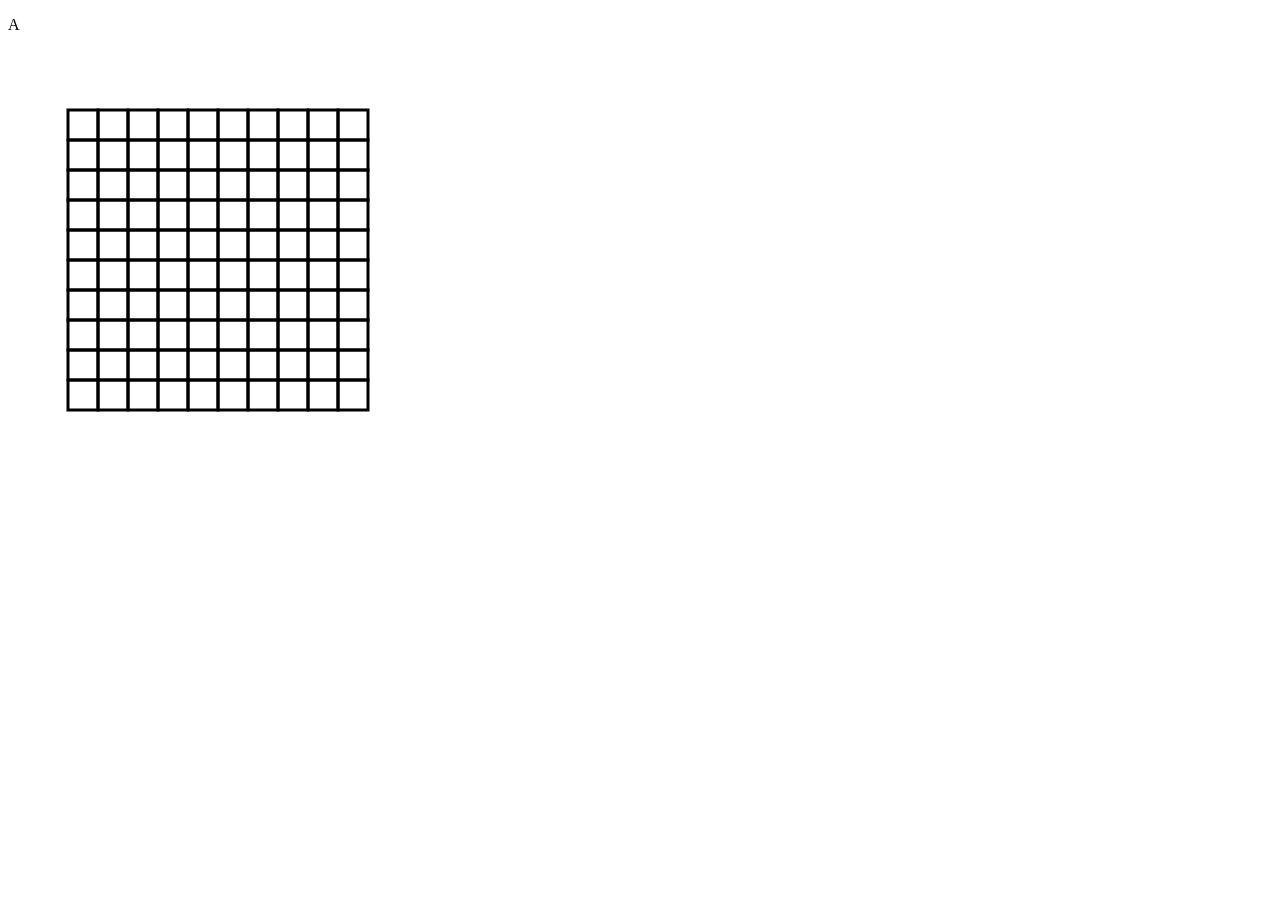
==== pole.html @ 60254949 "Start js" ====
<!DOCTYPE html>
<html lang="en">
<head>
    <meta charset="UTF-8">
    <meta http-equiv="X-UA-Compatible" content="IE=edge">
    <meta name="viewport" content="width=device-width, initial-scale=1.0">
    <title>Document</title>
</head>
<body>
    <div class="pole_main">
        <p class="cells_name"></p>
        <p class="cells_number"></p>
        <canvas id="canvas" width="500" height="500"></canvas>
    </div>
    

    <script src="scripts\pole.js"></script>
</body>
</html>
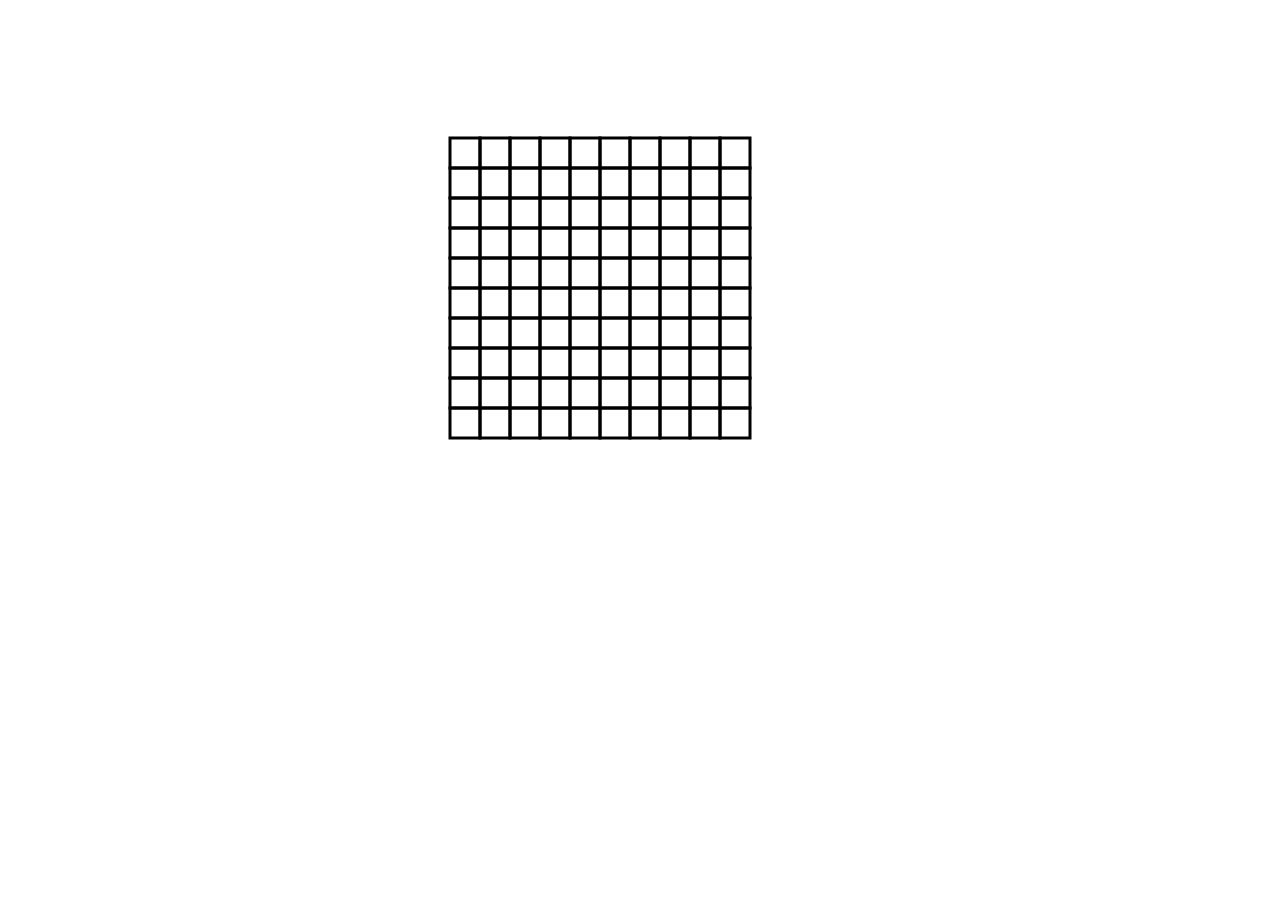
==== commit 55dc55e4: "Added some js" ====
--- a/pole.html
+++ b/pole.html
@@ -5,6 +5,7 @@
     <meta http-equiv="X-UA-Compatible" content="IE=edge">
     <meta name="viewport" content="width=device-width, initial-scale=1.0">
     <title>Document</title>
+    <link rel="stylesheet" href="./styles/pole.css">
 </head>
 <body>
     <div class="pole_main">
--- a/styles/pole.css
+++ b/styles/pole.css
@@ -0,0 +1,6 @@
+.pole_main {
+    display:flex;
+    justify-content: center;
+    padding: 70px;
+}
+
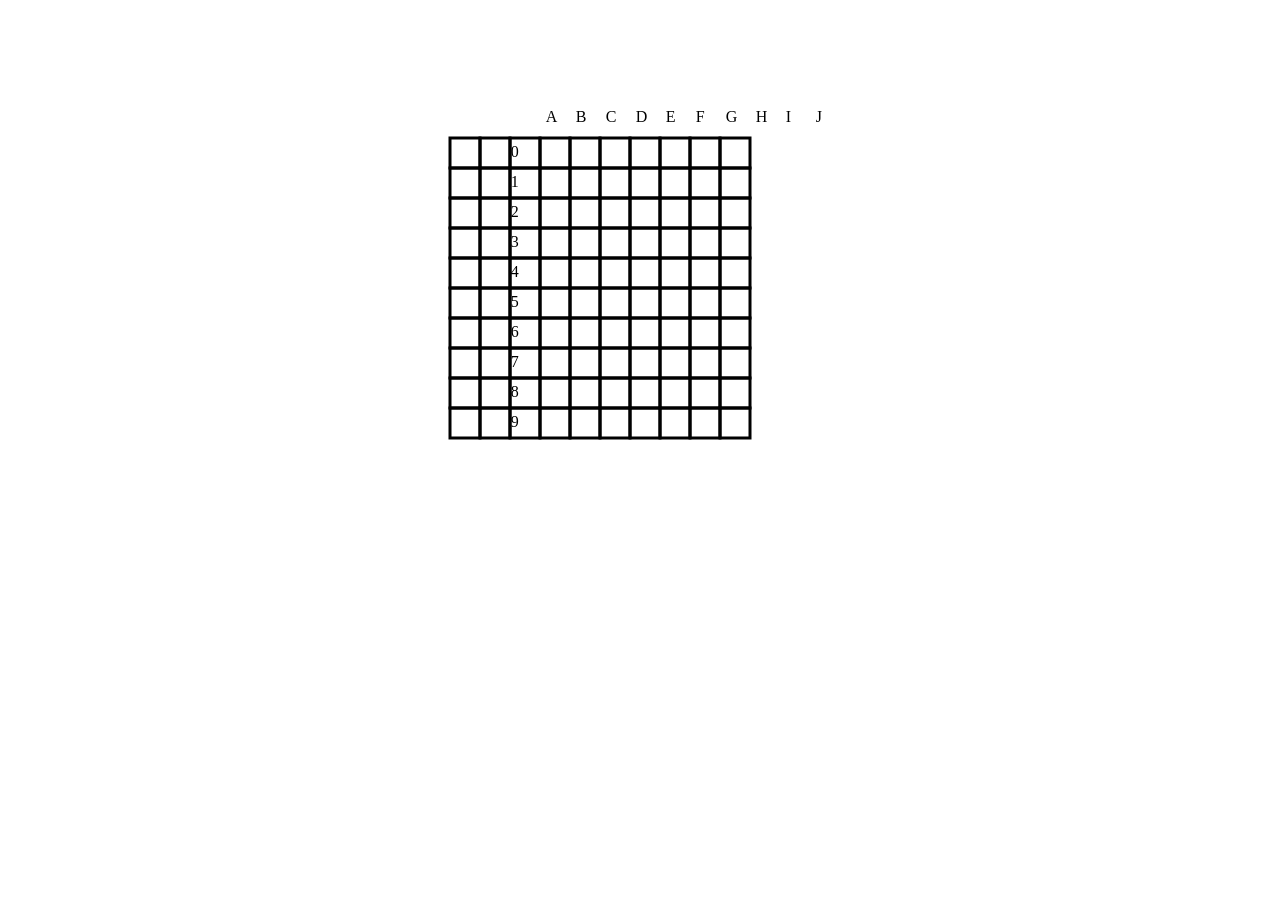
==== commit be53a759: "Repaired js" ====
--- a/pole.html
+++ b/pole.html
@@ -9,12 +9,12 @@
 </head>
 <body>
     <div class="pole_main">
-        <p class="cells_name"></p>
-        <p class="cells_number"></p>
+        <p class="cells_name" id="cells_name"></p>
+        <p class="cells_number" id="cells_number"></p>
         <canvas id="canvas" width="500" height="500"></canvas>
     </div>
     
 
-    <script src="scripts\pole.js"></script>
+    <script src="./scripts/pole.js"></script>
 </body>
 </html>
--- a/styles/pole.css
+++ b/styles/pole.css
@@ -2,5 +2,19 @@
     display:flex;
     justify-content: center;
     padding: 70px;
+    position: relative;
 }
 
+.cells_name,
+.cells_number {
+    position: absolute;
+    margin: 0;
+    padding:0;
+    left:37%;
+}
+
+.cells_name span,
+.cells_number span {
+    display: block;
+}
+
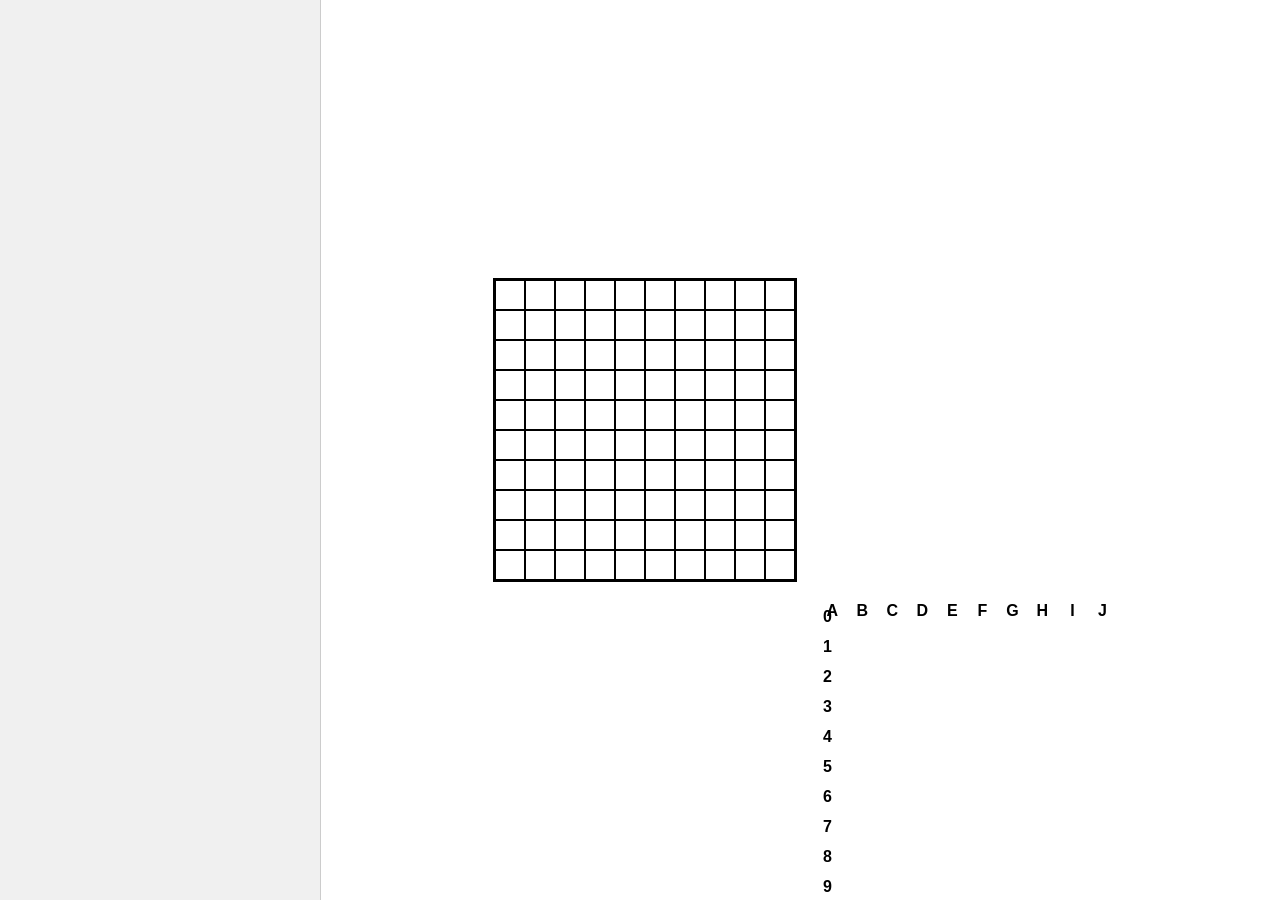
==== commit 6225d747: "changed pole.html and other" ====
--- a/pole.html
+++ b/pole.html
@@ -8,12 +8,20 @@
     <link rel="stylesheet" href="./styles/pole.css">
 </head>
 <body>
-    <div class="pole_main">
-        <p class="cells_name" id="cells_name"></p>
-        <p class="cells_number" id="cells_number"></p>
-        <canvas id="canvas" width="500" height="500"></canvas>
+    
+<div class="whole_game_part">
+        <div class="menu_board"></div>
+
+        <div class="pole_main">
+            <div class="field">
+                <div class="cells_name" id="cells_name"></div>
+                
+                <div class="cells_number" id="cells_number"></div>
+                
+                <div class="pole" id="pole"></div>
+            </div>
+        </div>
     </div>
-    
 
     <script src="./scripts/pole.js"></script>
 </body>
--- a/styles/pole.css
+++ b/styles/pole.css
@@ -1,4 +1,4 @@
-.pole_main {
+/* .pole_main {
     display:flex;
     justify-content: center;
     padding: 70px;
@@ -16,5 +16,81 @@
 .cells_name span,
 .cells_number span {
     display: block;
+} */
+
+body {
+    margin: 0;
+    padding: 0;
+    height: 100%;
+    font-family: Arial, sans-serif;
 }
 
+
+.whole_game_part{
+    display: flex;
+    height: 100vh;
+}
+
+.menu_board {
+    flex: 1; 
+    background-color: #f0f0f0;
+    border-right: 1px solid #ccc;
+}
+
+
+.pole_main {
+    flex: 3; 
+    display: flex;
+    justify-content: center;
+    align-items: center;
+}
+
+
+.field {
+    display: grid;
+    grid-template-areas: 
+        ".cells_name"
+        "cells_number grid";
+    gap: 10px;
+}
+
+.pole {
+    grid-area: grid;
+    display: grid;
+    grid-template-columns: repeat(10, 30px);
+    grid-template-rows: repeat(10, 30px);
+    border: 2px solid black;
+}
+
+.cell {
+    width: 30px;
+    height: 30px;
+    border: 1px solid black;
+    box-sizing: border-box;
+}
+
+
+.cells_name {
+    grid-area: letters;
+    display: flex;
+}
+
+.cells_name span {
+    width: 30px;
+    text-align: center;
+    font-weight: bold;
+}
+
+.cells_number {
+    grid-area: numbers;
+    display: flex;
+    flex-direction: column;
+}
+
+.cells_number {
+    height: 30px;
+    line-height: 30px;
+    text-align: center;
+    font-weight: bold;
+    width: 20px;
+}
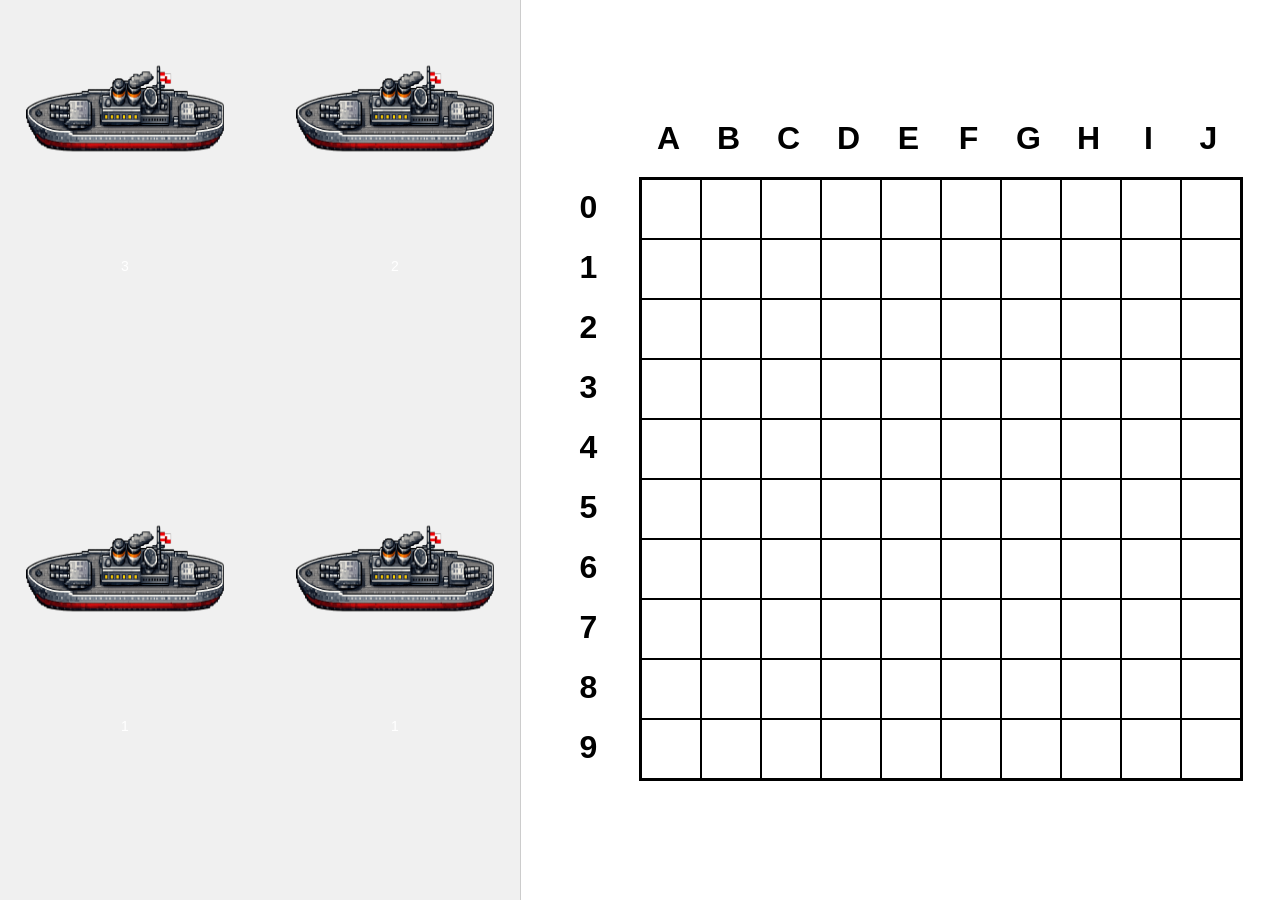
==== commit 0f4ad2d8: "added js" ====
--- a/pole.html
+++ b/pole.html
@@ -10,7 +10,7 @@
 <body>
     
 <div class="whole_game_part">
-        <div class="menu_board"></div>
+        <div class="menu_board" ></div>
 
         <div class="pole_main">
             <div class="field">
--- a/styles/pole.css
+++ b/styles/pole.css
@@ -23,6 +23,7 @@
     padding: 0;
     height: 100%;
     font-family: Arial, sans-serif;
+    font-size: 200%;
 }
 
 
@@ -35,6 +36,10 @@
     flex: 1; 
     background-color: #f0f0f0;
     border-right: 1px solid #ccc;
+    display:grid;
+    grid-template-columns: repeat(2,1fr);
+    gap:20px;
+
 }
 
 
@@ -51,46 +56,52 @@
     grid-template-areas: 
         ".cells_name"
         "cells_number grid";
-    gap: 10px;
+    gap: 20px;
 }
 
 .pole {
     grid-area: grid;
     display: grid;
-    grid-template-columns: repeat(10, 30px);
-    grid-template-rows: repeat(10, 30px);
+    grid-template-columns: repeat(10, 60px);
+    grid-template-rows: repeat(10, 60px);
     border: 2px solid black;
 }
 
 .cell {
-    width: 30px;
-    height: 30px;
+    width: 60px;
+    height: 60px;
     border: 1px solid black;
     box-sizing: border-box;
 }
 
 
 .cells_name {
-    grid-area: letters;
+    grid-area: cells_name;
     display: flex;
 }
 
 .cells_name span {
-    width: 30px;
+    width: 60px;
     text-align: center;
     font-weight: bold;
 }
 
 .cells_number {
-    grid-area: numbers;
+    grid-area: cells_number;
     display: flex;
     flex-direction: column;
 }
 
 .cells_number {
-    height: 30px;
-    line-height: 30px;
+    height: 60px;
+    line-height: 60px;
     text-align: center;
     font-weight: bold;
-    width: 20px;
+    width: 60px;
 }
+
+.sheep
+  {
+   width: 250px;
+   height: 250px;
+  }
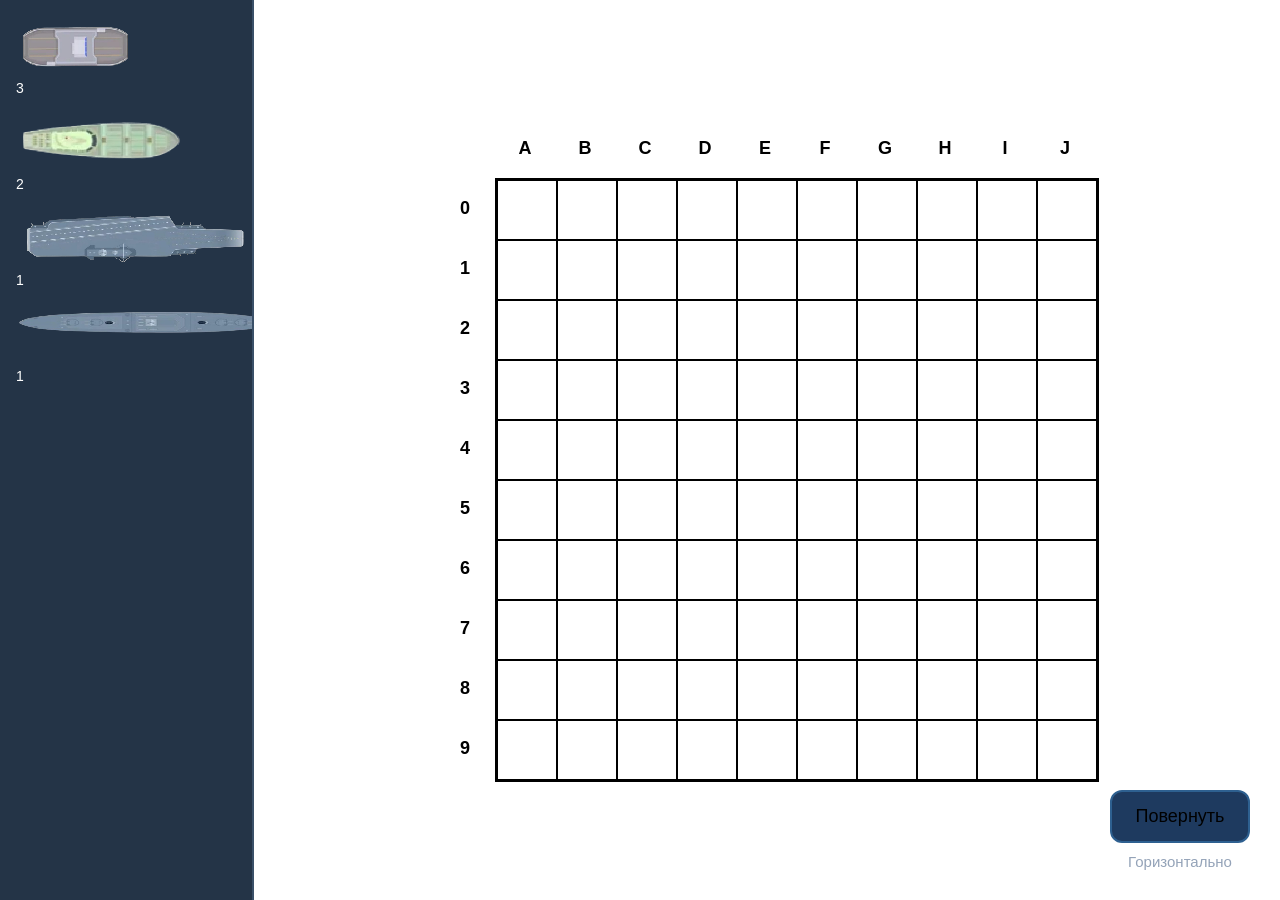
==== commit 30679dff: "added part for vertical position" ====
--- a/pole.html
+++ b/pole.html
@@ -23,6 +23,8 @@
         </div>
     </div>
 
+    <div class="rotate_zone"></div>
+
     <script src="./scripts/pole.js"></script>
 </body>
 </html>
--- a/styles/pole.css
+++ b/styles/pole.css
@@ -1,23 +1,3 @@
-/* .pole_main {
-    display:flex;
-    justify-content: center;
-    padding: 70px;
-    position: relative;
-}
-
-.cells_name,
-.cells_number {
-    position: absolute;
-    margin: 0;
-    padding:0;
-    left:37%;
-}
-
-.cells_name span,
-.cells_number span {
-    display: block;
-} */
-
 body {
     margin: 0;
     padding: 0;
@@ -33,18 +13,39 @@
 }
 
 .menu_board {
-    flex: 1; 
-    background-color: #f0f0f0;
-    border-right: 1px solid #ccc;
-    display:grid;
-    grid-template-columns: repeat(2,1fr);
-    gap:20px;
+  flex: 0 0 220px;
+    background-color: #243447;
+    border-right: 2px solid #3a5068;
+    padding: 16px;
+    display: flex;
+    flex-direction: column;
+    gap: 16px;
+    overflow-y: auto;
 
+}
+
+.ship-box {
+    display: flex;
+    flex-direction: column;
+    align-items: flex-start;
+    gap: 4px;
+}
+
+.sheep {
+    display: block;
+    cursor: grab;
+    image-rendering: pixelated;
+    object-fit: fill;
+}
+
+.sheep:active {
+    cursor: grabbing;
+    opacity: 0.7;
 }
 
 
 .pole_main {
-    flex: 3; 
+    flex: 1; 
     display: flex;
     justify-content: center;
     align-items: center;
@@ -53,25 +54,21 @@
 
 .field {
     display: grid;
-    grid-template-areas: 
-        ".cells_name"
+    grid-template-areas:
+        "corner cells_name"
         "cells_number grid";
-    gap: 20px;
+    grid-template-columns: 60px auto;
+    grid-template-rows: 60px auto;
+    gap: 0;
 }
 
-.pole {
-    grid-area: grid;
-    display: grid;
-    grid-template-columns: repeat(10, 60px);
-    grid-template-rows: repeat(10, 60px);
-    border: 2px solid black;
-}
 
 .cell {
     width: 60px;
     height: 60px;
-    border: 1px solid black;
+    border: 1px solid rgb(0, 0, 0);
     box-sizing: border-box;
+    transition: background-color 0.15s;
 }
 
 
@@ -82,9 +79,19 @@
 
 .cells_name span {
     width: 60px;
-    text-align: center;
+    height: 60px;
+    display: flex;
+    align-items: center;
+    justify-content: center;
     font-weight: bold;
+    font-size: 18px;
 }
+
+
+
+
+
+
 
 .cells_number {
     grid-area: cells_number;
@@ -92,16 +99,80 @@
     flex-direction: column;
 }
 
-.cells_number {
+.cells_number span {
+    width: 60px;
     height: 60px;
-    line-height: 60px;
-    text-align: center;
+    display: flex;
+    align-items: center;
+    justify-content: center;
     font-weight: bold;
-    width: 60px;
+    font-size: 18px;
 }
 
-.sheep
-  {
-   width: 250px;
-   height: 250px;
-  }+
+
+.pole {
+    grid-area: grid;
+    position:relative;
+    display: grid;
+    grid-template-columns: repeat(10, 60px);
+    grid-template-rows: repeat(10, 60px);
+    border: 2px solid black;
+}
+
+
+.cell.highlight_on{
+    background-color: rgba(50, 220, 100, 0.45);
+}
+
+.cell.highlight_of{
+    background-color: rgba(240, 93, 60, 0.45);
+}
+
+
+.on_field {
+    position: absolute;
+    cursor: pointer;
+    z-index: 5;
+    object-fit: fill;
+    box-sizing: border-box;
+    outline: 2px solid rgba(255, 255, 255, 0.25);
+    transition: outline 0.15s;
+}
+
+.on_field:hover {
+    outline: 2px solid rgba(255, 80, 80, 0.8);
+}
+
+.rotate_zone {
+    position: fixed;
+    bottom: 30px;
+    right: 30px;
+    display: flex;
+    flex-direction: column;
+    align-items: center;
+    gap: 10px;
+    z-index: 10;
+}
+
+.rotate_btn {
+    width: 140px;
+    padding: 14px 0;
+    background: #1e3a5f;
+    border: 2px solid #2e6090;
+    border-radius: 12px;
+    font-size: 18px;
+    font-family: Arial, sans-serif;
+    cursor: pointer;
+}
+
+.rotate_btn:hover {
+    background: #274f7a;
+}
+
+
+.rotate_label {
+    font-size: 15px;
+    color: #94a3b8;
+    text-align: center;
+}
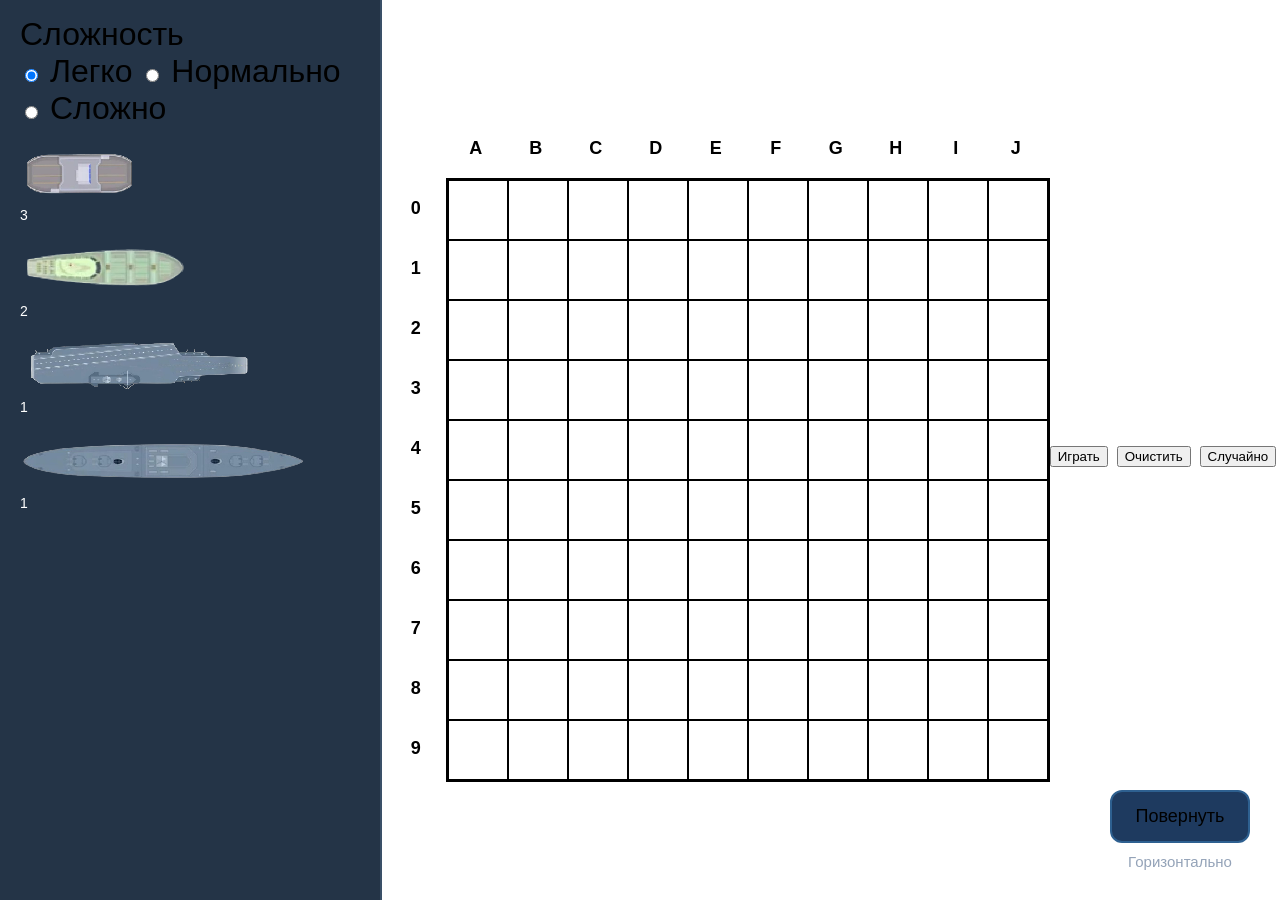
==== commit 4ba42a65: "added difficulty and random,clear and start buttons with js" ====
--- a/pole.html
+++ b/pole.html
@@ -10,7 +10,26 @@
 <body>
     
 <div class="whole_game_part">
-        <div class="menu_board" ></div>
+        <div class="menu_board" >
+
+            <div class="difficulty_box">
+            <div class="d_title">Сложность</div>
+
+            <label class="d_label">
+                <input class="d_check" type="radio" name="difficulty" value="1" checked>
+                Легко
+            </label>
+            <label class="d_label">
+                <input class="d_check" type="radio" name="difficulty" value="2">
+                Нормально
+            </label>
+            <label class="d_label">
+                <input class="d_check" type="radio" name="difficulty" value="3">
+                Сложно
+            </label>
+        </div>
+
+        </div>
 
         <div class="pole_main">
             <div class="field">
@@ -20,6 +39,12 @@
                 
                 <div class="pole" id="pole"></div>
             </div>
+
+            <div class="menu_btn">
+                <button class="start"  id="start" >Играть</button>
+                <button class="clear"  id="clear" >Очистить</button>
+                <button class="random" id="random">Случайно</button>
+            </div>
         </div>
     </div>
 
--- a/styles/pole.css
+++ b/styles/pole.css
@@ -13,10 +13,10 @@
 }
 
 .menu_board {
-  flex: 0 0 220px;
+    flex: 0 0 340px;
     background-color: #243447;
     border-right: 2px solid #3a5068;
-    padding: 16px;
+    padding:16px 20px;
     display: flex;
     flex-direction: column;
     gap: 16px;
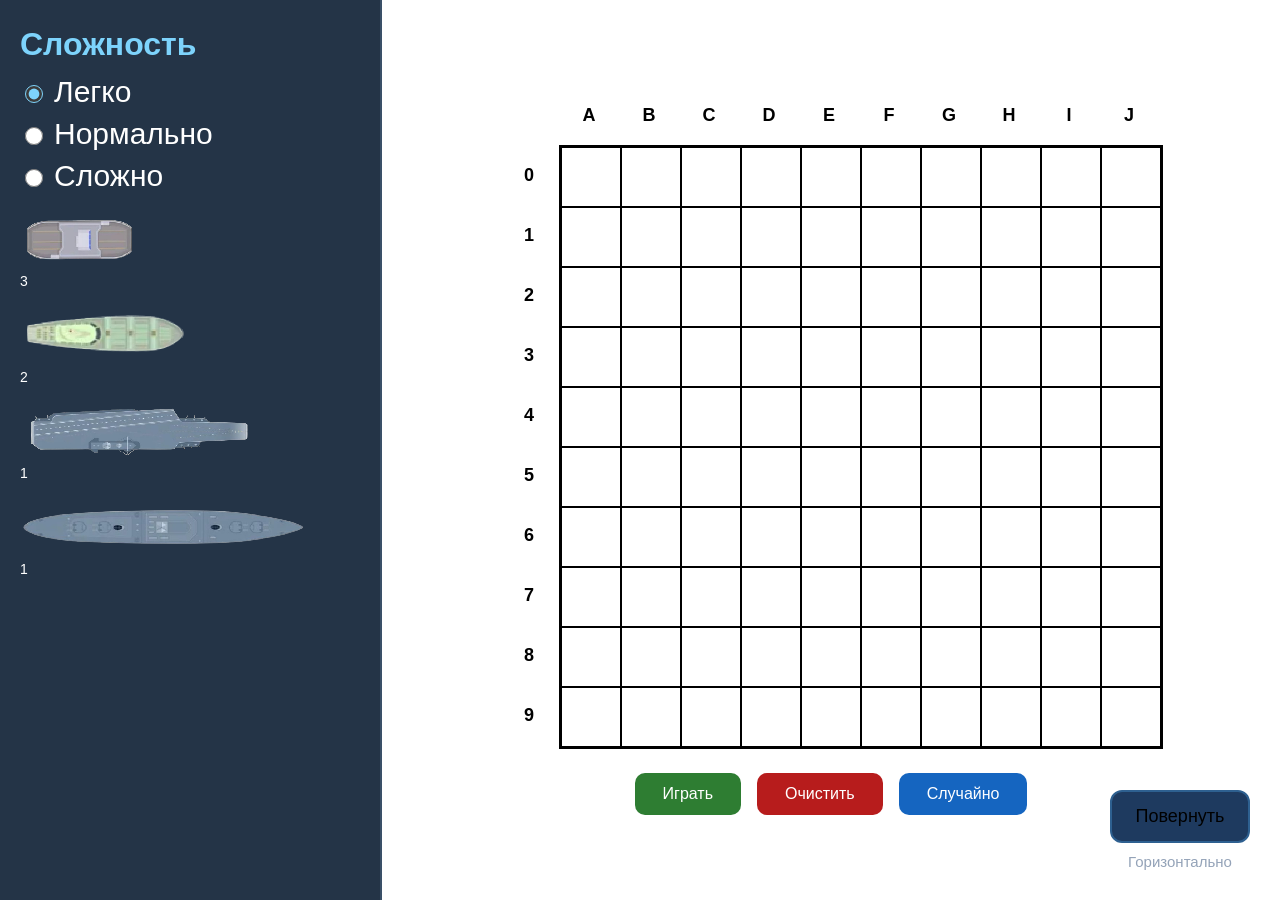
==== commit 6db1d871: "removed difficulty choose into pole.html, removed index.html and css, adde start of the game" ====
--- a/pole.html
+++ b/pole.html
@@ -32,6 +32,7 @@
         </div>
 
         <div class="pole_main">
+            <div class="pole_box">
             <div class="field">
                 <div class="cells_name" id="cells_name"></div>
                 
@@ -45,6 +46,8 @@
                 <button class="clear"  id="clear" >Очистить</button>
                 <button class="random" id="random">Случайно</button>
             </div>
+            </div>
+            
         </div>
     </div>
 
--- a/styles/pole.css
+++ b/styles/pole.css
@@ -120,6 +120,12 @@
     border: 2px solid black;
 }
 
+.pole_box{
+    display: flex;
+    flex-direction: column;
+    align-items: center;
+    gap: 24px;
+}
 
 .cell.highlight_on{
     background-color: rgba(50, 220, 100, 0.45);
@@ -142,6 +148,10 @@
 
 .on_field:hover {
     outline: 2px solid rgba(255, 80, 80, 0.8);
+}
+
+.game_active .on_field:hover {
+    outline: none;
 }
 
 .rotate_zone {
@@ -176,3 +186,84 @@
     color: #94a3b8;
     text-align: center;
 }
+
+
+.difficulty_box {
+    margin-top: 10px;
+    display: flex;
+    flex-direction: column;
+    gap: 8px;
+}
+
+.d_title {
+    color: #7dd3fc;
+    font-size: 32px;
+    font-weight: bold;
+    margin-bottom: 4px;
+}
+
+.d_label {
+    display: flex;
+    align-items: center;
+    gap: 8px;
+    color: white;
+    font-size: 30px;
+    cursor: pointer;
+}
+
+.d_check {
+    width: 18px;
+    height: 18px;
+    cursor: pointer;
+    accent-color: #7dd3fc;
+}
+
+
+.menu_btn{
+    display: flex;
+    gap: 16px;
+}
+
+
+.menu_btn button{
+    padding: 12px 28px;
+    font-size: 16px;
+    border: none;
+    border-radius: 10px;
+    cursor: pointer;
+}
+
+.menu_btn button:hover {
+    transform: scale(1.05);
+    opacity: 0.9;
+}
+
+
+.start {
+    background-color: #2e7d32;
+    color: white;
+}
+
+.clear {
+    background-color: #b71c1c;
+    color: white;
+}
+
+.random {
+    background-color: #1565c0;
+    color: white;
+}
+
+.game_side {
+    display: flex;
+    flex-direction: column;
+    align-items: center;
+    gap: 12px;
+}
+
+.game_title {
+    font-size: 20px;
+    font-weight: bold;
+    color: #7dd3fc;
+    text-align: center;
+}
